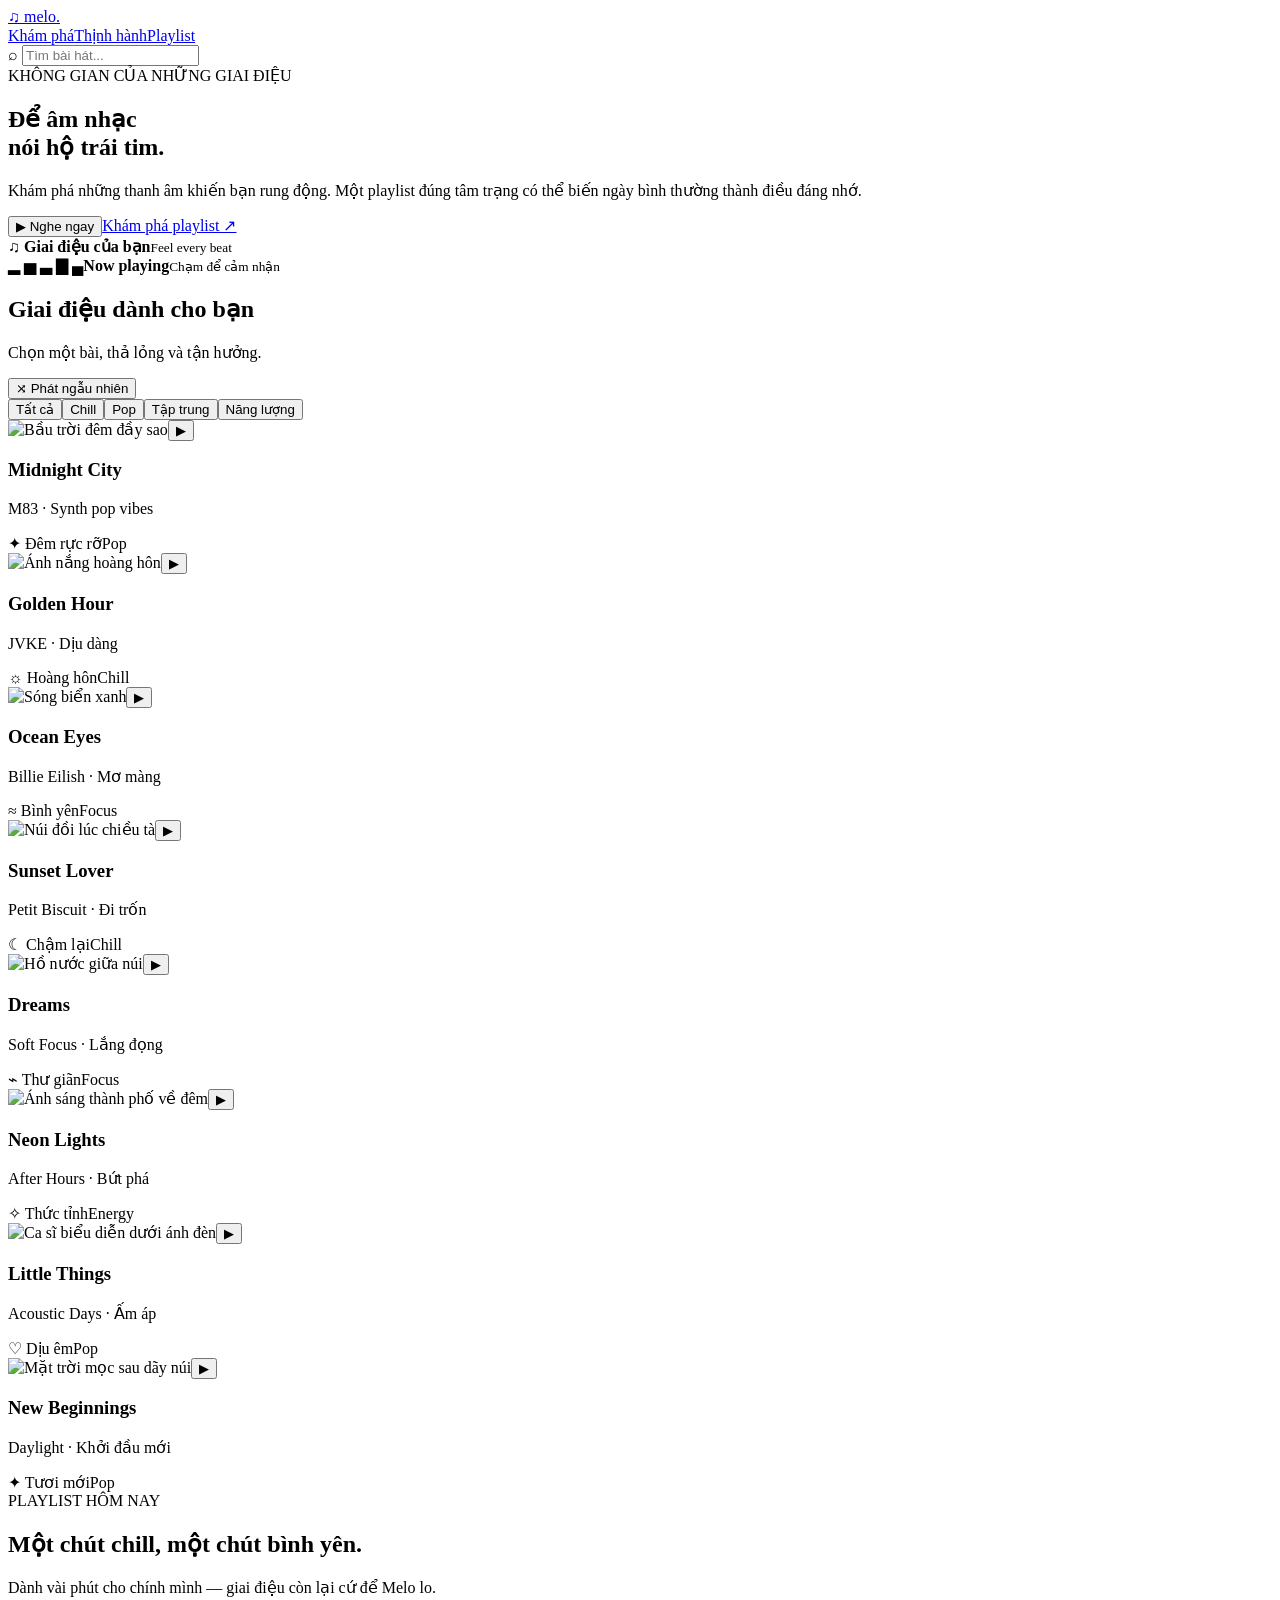
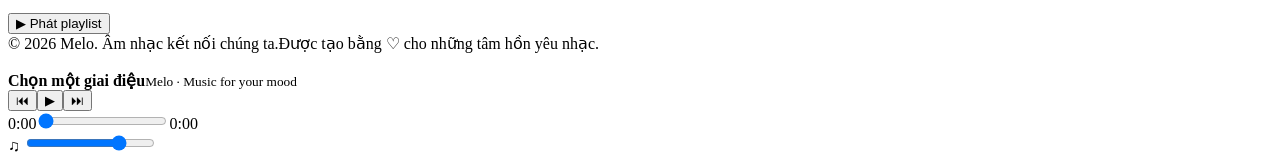
==== index.html @ 9ec6c652 "Add Melo music discovery website" ====
<!doctype html>
<html lang="vi">
<head>
<meta charset="utf-8">
<meta name="viewport" content="width=device-width,initial-scale=1">
<meta name="theme-color" content="#100d1c">
<meta name="description" content="Melo — khám phá những giai điệu dành cho cảm xúc của bạn.">
<title>Melo — Chạm vào cảm xúc</title>
<link rel="stylesheet" href="style.css">
</head>
<body>
<div class="shell">
<header class="topbar"><a class="brand" href="#home"><span class="brand-icon">♫</span> melo<span class="pink">.</span></a><nav><a href="#home">Khám phá</a><a href="#music">Thịnh hành</a><a href="#playlist">Playlist</a></nav><label class="search">⌕ <input id="search" placeholder="Tìm bài hát..." aria-label="Tìm bài hát"></label></header>
<main>
<section class="hero" id="home"><div class="hero-copy"><span class="eyebrow">KHÔNG GIAN CỦA NHỮNG GIAI ĐIỆU</span><h1>Để âm nhạc<br>nói hộ <span class="gradient">trái tim.</span></h1><p>Khám phá những thanh âm khiến bạn rung động. Một playlist đúng tâm trạng có thể biến ngày bình thường thành điều đáng nhớ.</p><div class="actions"><button class="primary" id="heroPlay">▶ Nghe ngay</button><a class="secondary" href="#music">Khám phá playlist ↗</a></div></div><div class="art"><div class="orb"></div><div class="vinyl"></div><div class="float float-a">♫ <span><b>Giai điệu của bạn</b><small>Feel every beat</small></span></div><div class="float float-b"><span class="bars">▂ ▅ ▃ ▇ ▄</span><span><b>Now playing</b><small>Chạm để cảm nhận</small></span></div></div></section>
<section id="music"><div class="section-title"><div><h2>Giai điệu dành cho bạn</h2><p>Chọn một bài, thả lỏng và tận hưởng.</p></div><button class="text-button" id="shuffle">⤨ Phát ngẫu nhiên</button></div><div class="filters" id="filters"><button class="chip active" data-filter="all">Tất cả</button><button class="chip" data-filter="chill">Chill</button><button class="chip" data-filter="pop">Pop</button><button class="chip" data-filter="focus">Tập trung</button><button class="chip" data-filter="energy">Năng lượng</button></div>
<div class="grid" id="grid">
<article class="track" data-title="Midnight City" data-artist="M83" data-genre="energy" data-audio="https://www.soundhelix.com/examples/mp3/SoundHelix-Song-1.mp3"><div class="cover"><img src="https://images.unsplash.com/photo-1519608487953-e999c86e7455?auto=format&fit=crop&w=600&q=80" alt="Bầu trời đêm đầy sao" loading="lazy"><button class="play" aria-label="Phát Midnight City">▶</button></div><h3>Midnight City</h3><p>M83 · Synth pop vibes</p><div class="meta"><span>✦ Đêm rực rỡ</span><span class="tag">Pop</span></div></article>
<article class="track" data-title="Golden Hour" data-artist="JVKE" data-genre="chill" data-audio="https://www.soundhelix.com/examples/mp3/SoundHelix-Song-2.mp3"><div class="cover"><img src="https://images.unsplash.com/photo-1470252649378-9c29740c9fa8?auto=format&fit=crop&w=600&q=80" alt="Ánh nắng hoàng hôn" loading="lazy"><button class="play" aria-label="Phát Golden Hour">▶</button></div><h3>Golden Hour</h3><p>JVKE · Dịu dàng</p><div class="meta"><span>☼ Hoàng hôn</span><span class="tag">Chill</span></div></article>
<article class="track" data-title="Ocean Eyes" data-artist="Billie Eilish" data-genre="focus" data-audio="https://www.soundhelix.com/examples/mp3/SoundHelix-Song-3.mp3"><div class="cover"><img src="https://images.unsplash.com/photo-1518837695005-2083093ee35b?auto=format&fit=crop&w=600&q=80" alt="Sóng biển xanh" loading="lazy"><button class="play" aria-label="Phát Ocean Eyes">▶</button></div><h3>Ocean Eyes</h3><p>Billie Eilish · Mơ màng</p><div class="meta"><span>≈ Bình yên</span><span class="tag">Focus</span></div></article>
<article class="track" data-title="Sunset Lover" data-artist="Petit Biscuit" data-genre="chill" data-audio="https://www.soundhelix.com/examples/mp3/SoundHelix-Song-4.mp3"><div class="cover"><img src="https://images.unsplash.com/photo-1500530855697-b586d89ba3ee?auto=format&fit=crop&w=600&q=80" alt="Núi đồi lúc chiều tà" loading="lazy"><button class="play" aria-label="Phát Sunset Lover">▶</button></div><h3>Sunset Lover</h3><p>Petit Biscuit · Đi trốn</p><div class="meta"><span>☾ Chậm lại</span><span class="tag">Chill</span></div></article>
<article class="track" data-title="Dreams" data-artist="Soft Focus" data-genre="focus" data-audio="https://www.soundhelix.com/examples/mp3/SoundHelix-Song-5.mp3"><div class="cover"><img src="https://images.unsplash.com/photo-1470770841072-f978cf4d019e?auto=format&fit=crop&w=600&q=80" alt="Hồ nước giữa núi" loading="lazy"><button class="play" aria-label="Phát Dreams">▶</button></div><h3>Dreams</h3><p>Soft Focus · Lắng đọng</p><div class="meta"><span>⌁ Thư giãn</span><span class="tag">Focus</span></div></article>
<article class="track" data-title="Neon Lights" data-artist="After Hours" data-genre="energy" data-audio="https://www.soundhelix.com/examples/mp3/SoundHelix-Song-6.mp3"><div class="cover"><img src="https://images.unsplash.com/photo-1519608487953-e999c86e7455?auto=format&fit=crop&w=600&q=80" alt="Ánh sáng thành phố về đêm" loading="lazy"><button class="play" aria-label="Phát Neon Lights">▶</button></div><h3>Neon Lights</h3><p>After Hours · Bứt phá</p><div class="meta"><span>✧ Thức tỉnh</span><span class="tag">Energy</span></div></article>
<article class="track" data-title="Little Things" data-artist="Acoustic Days" data-genre="pop" data-audio="https://www.soundhelix.com/examples/mp3/SoundHelix-Song-7.mp3"><div class="cover"><img src="https://images.unsplash.com/photo-1516280440614-37939bbacd81?auto=format&fit=crop&w=600&q=80" alt="Ca sĩ biểu diễn dưới ánh đèn" loading="lazy"><button class="play" aria-label="Phát Little Things">▶</button></div><h3>Little Things</h3><p>Acoustic Days · Ấm áp</p><div class="meta"><span>♡ Dịu êm</span><span class="tag">Pop</span></div></article>
<article class="track" data-title="New Beginnings" data-artist="Daylight" data-genre="pop" data-audio="https://www.soundhelix.com/examples/mp3/SoundHelix-Song-8.mp3"><div class="cover"><img src="https://images.unsplash.com/photo-1490730141103-6cac27aaab94?auto=format&fit=crop&w=600&q=80" alt="Mặt trời mọc sau dãy núi" loading="lazy"><button class="play" aria-label="Phát New Beginnings">▶</button></div><h3>New Beginnings</h3><p>Daylight · Khởi đầu mới</p><div class="meta"><span>✦ Tươi mới</span><span class="tag">Pop</span></div></article>
</div><p class="empty" id="empty" hidden>Chưa tìm thấy giai điệu phù hợp. Thử từ khóa khác nhé!</p></section>
<section id="playlist"><div class="banner"><div><span class="eyebrow">PLAYLIST HÔM NAY</span><h2>Một chút chill, một chút bình yên.</h2><p>Dành vài phút cho chính mình — giai điệu còn lại cứ để Melo lo.</p></div><button class="primary" id="playlistPlay">▶ Phát playlist</button></div></section>
</main><footer><span>© 2026 Melo. Âm nhạc kết nối chúng ta.</span><span>Được tạo bằng ♡ cho những tâm hồn yêu nhạc.</span></footer>
</div>
<div class="player"><div class="player-inner"><div class="now"><img id="nowCover" src="https://images.unsplash.com/photo-1519608487953-e999c86e7455?auto=format&fit=crop&w=120&q=70" alt=""><div><b id="nowTitle">Chọn một giai điệu</b><small id="nowArtist">Melo · Music for your mood</small></div></div><div class="controls"><div class="buttons"><button id="prev" aria-label="Bài trước">⏮</button><button id="toggle" class="main-play" aria-label="Phát nhạc">▶</button><button id="next" aria-label="Bài tiếp">⏭</button></div><div class="timeline"><span id="elapsed">0:00</span><input id="seek" type="range" min="0" max="100" value="0" aria-label="Vị trí phát"><span id="length">0:00</span></div></div><label class="volume">♫ <input id="volume" type="range" min="0" max="1" step=".05" value=".75" aria-label="Âm lượng"></label></div></div>
<audio id="audio" preload="none"></audio><div id="toast" class="toast" role="status"></div><script src="app.js"></script>
</body></html>
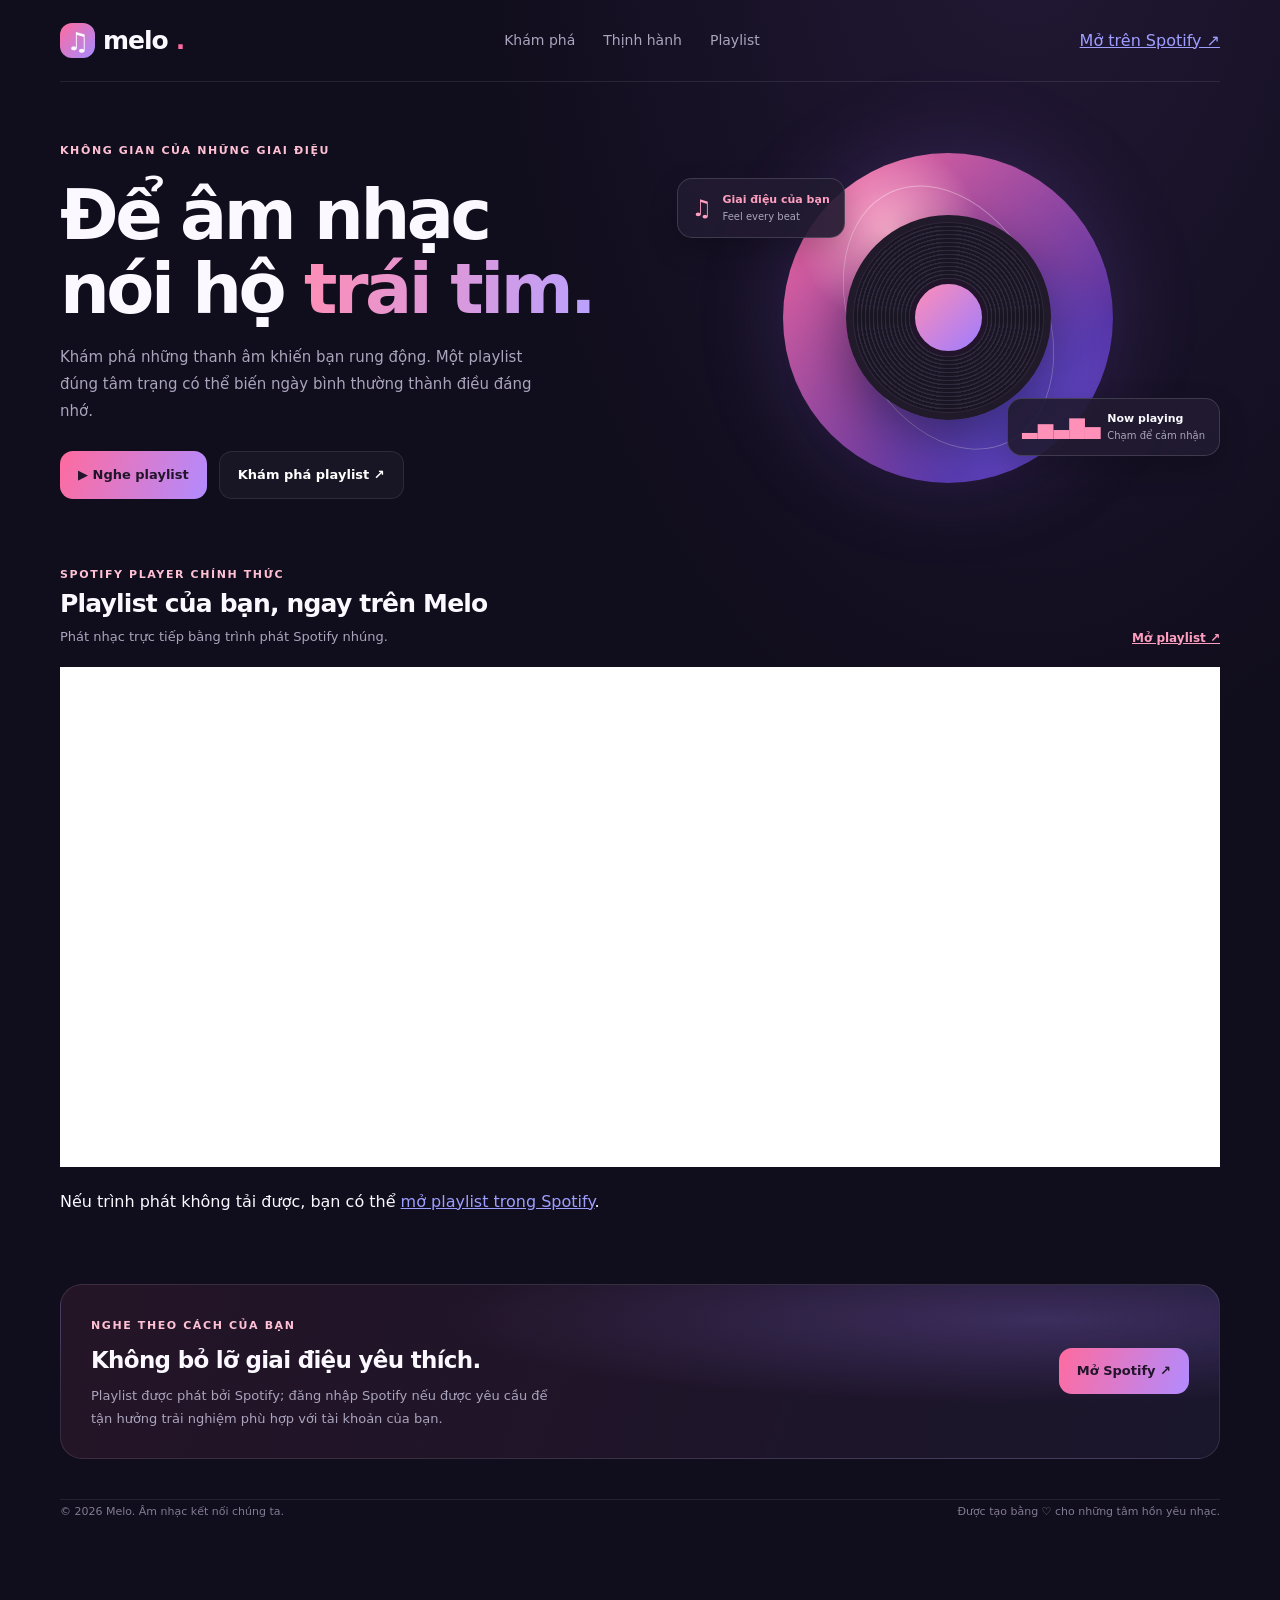
==== commit 9e412568: "Embed official Spotify playlist player" ====
--- a/index.html
+++ b/index.html
@@ -10,23 +10,18 @@
 </head>
 <body>
 <div class="shell">
-<header class="topbar"><a class="brand" href="#home"><span class="brand-icon">♫</span> melo<span class="pink">.</span></a><nav><a href="#home">Khám phá</a><a href="#music">Thịnh hành</a><a href="#playlist">Playlist</a></nav><label class="search">⌕ <input id="search" placeholder="Tìm bài hát..." aria-label="Tìm bài hát"></label></header>
+<header class="topbar"><a class="brand" href="#home"><span class="brand-icon">♫</span> melo<span class="pink">.</span></a><nav><a href="#home">Khám phá</a><a href="#music">Thịnh hành</a><a href="#playlist">Playlist</a></nav><a class="spotify-top-link" href="https://open.spotify.com/playlist/37i9dQZEVXbLdGSmz6xilI" target="_blank" rel="noopener noreferrer">Mở trên Spotify ↗</a></header>
 <main>
-<section class="hero" id="home"><div class="hero-copy"><span class="eyebrow">KHÔNG GIAN CỦA NHỮNG GIAI ĐIỆU</span><h1>Để âm nhạc<br>nói hộ <span class="gradient">trái tim.</span></h1><p>Khám phá những thanh âm khiến bạn rung động. Một playlist đúng tâm trạng có thể biến ngày bình thường thành điều đáng nhớ.</p><div class="actions"><button class="primary" id="heroPlay">▶ Nghe ngay</button><a class="secondary" href="#music">Khám phá playlist ↗</a></div></div><div class="art"><div class="orb"></div><div class="vinyl"></div><div class="float float-a">♫ <span><b>Giai điệu của bạn</b><small>Feel every beat</small></span></div><div class="float float-b"><span class="bars">▂ ▅ ▃ ▇ ▄</span><span><b>Now playing</b><small>Chạm để cảm nhận</small></span></div></div></section>
-<section id="music"><div class="section-title"><div><h2>Giai điệu dành cho bạn</h2><p>Chọn một bài, thả lỏng và tận hưởng.</p></div><button class="text-button" id="shuffle">⤨ Phát ngẫu nhiên</button></div><div class="filters" id="filters"><button class="chip active" data-filter="all">Tất cả</button><button class="chip" data-filter="chill">Chill</button><button class="chip" data-filter="pop">Pop</button><button class="chip" data-filter="focus">Tập trung</button><button class="chip" data-filter="energy">Năng lượng</button></div>
-<div class="grid" id="grid">
-<article class="track" data-title="Midnight City" data-artist="M83" data-genre="energy" data-audio="https://www.soundhelix.com/examples/mp3/SoundHelix-Song-1.mp3"><div class="cover"><img src="https://images.unsplash.com/photo-1519608487953-e999c86e7455?auto=format&fit=crop&w=600&q=80" alt="Bầu trời đêm đầy sao" loading="lazy"><button class="play" aria-label="Phát Midnight City">▶</button></div><h3>Midnight City</h3><p>M83 · Synth pop vibes</p><div class="meta"><span>✦ Đêm rực rỡ</span><span class="tag">Pop</span></div></article>
-<article class="track" data-title="Golden Hour" data-artist="JVKE" data-genre="chill" data-audio="https://www.soundhelix.com/examples/mp3/SoundHelix-Song-2.mp3"><div class="cover"><img src="https://images.unsplash.com/photo-1470252649378-9c29740c9fa8?auto=format&fit=crop&w=600&q=80" alt="Ánh nắng hoàng hôn" loading="lazy"><button class="play" aria-label="Phát Golden Hour">▶</button></div><h3>Golden Hour</h3><p>JVKE · Dịu dàng</p><div class="meta"><span>☼ Hoàng hôn</span><span class="tag">Chill</span></div></article>
-<article class="track" data-title="Ocean Eyes" data-artist="Billie Eilish" data-genre="focus" data-audio="https://www.soundhelix.com/examples/mp3/SoundHelix-Song-3.mp3"><div class="cover"><img src="https://images.unsplash.com/photo-1518837695005-2083093ee35b?auto=format&fit=crop&w=600&q=80" alt="Sóng biển xanh" loading="lazy"><button class="play" aria-label="Phát Ocean Eyes">▶</button></div><h3>Ocean Eyes</h3><p>Billie Eilish · Mơ màng</p><div class="meta"><span>≈ Bình yên</span><span class="tag">Focus</span></div></article>
-<article class="track" data-title="Sunset Lover" data-artist="Petit Biscuit" data-genre="chill" data-audio="https://www.soundhelix.com/examples/mp3/SoundHelix-Song-4.mp3"><div class="cover"><img src="https://images.unsplash.com/photo-1500530855697-b586d89ba3ee?auto=format&fit=crop&w=600&q=80" alt="Núi đồi lúc chiều tà" loading="lazy"><button class="play" aria-label="Phát Sunset Lover">▶</button></div><h3>Sunset Lover</h3><p>Petit Biscuit · Đi trốn</p><div class="meta"><span>☾ Chậm lại</span><span class="tag">Chill</span></div></article>
-<article class="track" data-title="Dreams" data-artist="Soft Focus" data-genre="focus" data-audio="https://www.soundhelix.com/examples/mp3/SoundHelix-Song-5.mp3"><div class="cover"><img src="https://images.unsplash.com/photo-1470770841072-f978cf4d019e?auto=format&fit=crop&w=600&q=80" alt="Hồ nước giữa núi" loading="lazy"><button class="play" aria-label="Phát Dreams">▶</button></div><h3>Dreams</h3><p>Soft Focus · Lắng đọng</p><div class="meta"><span>⌁ Thư giãn</span><span class="tag">Focus</span></div></article>
-<article class="track" data-title="Neon Lights" data-artist="After Hours" data-genre="energy" data-audio="https://www.soundhelix.com/examples/mp3/SoundHelix-Song-6.mp3"><div class="cover"><img src="https://images.unsplash.com/photo-1519608487953-e999c86e7455?auto=format&fit=crop&w=600&q=80" alt="Ánh sáng thành phố về đêm" loading="lazy"><button class="play" aria-label="Phát Neon Lights">▶</button></div><h3>Neon Lights</h3><p>After Hours · Bứt phá</p><div class="meta"><span>✧ Thức tỉnh</span><span class="tag">Energy</span></div></article>
-<article class="track" data-title="Little Things" data-artist="Acoustic Days" data-genre="pop" data-audio="https://www.soundhelix.com/examples/mp3/SoundHelix-Song-7.mp3"><div class="cover"><img src="https://images.unsplash.com/photo-1516280440614-37939bbacd81?auto=format&fit=crop&w=600&q=80" alt="Ca sĩ biểu diễn dưới ánh đèn" loading="lazy"><button class="play" aria-label="Phát Little Things">▶</button></div><h3>Little Things</h3><p>Acoustic Days · Ấm áp</p><div class="meta"><span>♡ Dịu êm</span><span class="tag">Pop</span></div></article>
-<article class="track" data-title="New Beginnings" data-artist="Daylight" data-genre="pop" data-audio="https://www.soundhelix.com/examples/mp3/SoundHelix-Song-8.mp3"><div class="cover"><img src="https://images.unsplash.com/photo-1490730141103-6cac27aaab94?auto=format&fit=crop&w=600&q=80" alt="Mặt trời mọc sau dãy núi" loading="lazy"><button class="play" aria-label="Phát New Beginnings">▶</button></div><h3>New Beginnings</h3><p>Daylight · Khởi đầu mới</p><div class="meta"><span>✦ Tươi mới</span><span class="tag">Pop</span></div></article>
-</div><p class="empty" id="empty" hidden>Chưa tìm thấy giai điệu phù hợp. Thử từ khóa khác nhé!</p></section>
-<section id="playlist"><div class="banner"><div><span class="eyebrow">PLAYLIST HÔM NAY</span><h2>Một chút chill, một chút bình yên.</h2><p>Dành vài phút cho chính mình — giai điệu còn lại cứ để Melo lo.</p></div><button class="primary" id="playlistPlay">▶ Phát playlist</button></div></section>
+<section class="hero" id="home"><div class="hero-copy"><span class="eyebrow">KHÔNG GIAN CỦA NHỮNG GIAI ĐIỆU</span><h1>Để âm nhạc<br>nói hộ <span class="gradient">trái tim.</span></h1><p>Khám phá những thanh âm khiến bạn rung động. Một playlist đúng tâm trạng có thể biến ngày bình thường thành điều đáng nhớ.</p><div class="actions"><a class="primary" href="#music">▶ Nghe playlist</a><a class="secondary" href="#music">Khám phá playlist ↗</a></div></div><div class="art"><div class="orb"></div><div class="vinyl"></div><div class="float float-a">♫ <span><b>Giai điệu của bạn</b><small>Feel every beat</small></span></div><div class="float float-b"><span class="bars">▂ ▅ ▃ ▇ ▄</span><span><b>Now playing</b><small>Chạm để cảm nhận</small></span></div></div></section>
+<section id="music" class="spotify-section">
+  <div class="section-title"><div><span class="eyebrow">SPOTIFY PLAYER CHÍNH THỨC</span><h2>Playlist của bạn, ngay trên Melo</h2><p>Phát nhạc trực tiếp bằng trình phát Spotify nhúng.</p></div><a class="text-button spotify-open" href="https://open.spotify.com/playlist/37i9dQZEVXbLdGSmz6xilI" target="_blank" rel="noopener noreferrer">Mở playlist ↗</a></div>
+  <div class="spotify-frame-wrap">
+    <iframe id="spotify-player" title="Spotify playlist player" src="https://open.spotify.com/embed/playlist/37i9dQZEVXbLdGSmz6xilI?utm_source=generator&theme=0" width="100%" height="500" frameborder="0" allowfullscreen allow="autoplay; clipboard-write; encrypted-media; fullscreen; picture-in-picture" loading="lazy"></iframe>
+  </div>
+  <p class="spotify-note">Nếu trình phát không tải được, bạn có thể <a href="https://open.spotify.com/playlist/37i9dQZEVXbLdGSmz6xilI" target="_blank" rel="noopener noreferrer">mở playlist trong Spotify</a>.</p>
+</section>
+<section id="playlist"><div class="banner"><div><span class="eyebrow">NGHE THEO CÁCH CỦA BẠN</span><h2>Không bỏ lỡ giai điệu yêu thích.</h2><p>Playlist được phát bởi Spotify; đăng nhập Spotify nếu được yêu cầu để tận hưởng trải nghiệm phù hợp với tài khoản của bạn.</p></div><a class="primary" href="https://open.spotify.com/playlist/37i9dQZEVXbLdGSmz6xilI" target="_blank" rel="noopener noreferrer">Mở Spotify ↗</a></div></section>
 </main><footer><span>© 2026 Melo. Âm nhạc kết nối chúng ta.</span><span>Được tạo bằng ♡ cho những tâm hồn yêu nhạc.</span></footer>
 </div>
-<div class="player"><div class="player-inner"><div class="now"><img id="nowCover" src="https://images.unsplash.com/photo-1519608487953-e999c86e7455?auto=format&fit=crop&w=120&q=70" alt=""><div><b id="nowTitle">Chọn một giai điệu</b><small id="nowArtist">Melo · Music for your mood</small></div></div><div class="controls"><div class="buttons"><button id="prev" aria-label="Bài trước">⏮</button><button id="toggle" class="main-play" aria-label="Phát nhạc">▶</button><button id="next" aria-label="Bài tiếp">⏭</button></div><div class="timeline"><span id="elapsed">0:00</span><input id="seek" type="range" min="0" max="100" value="0" aria-label="Vị trí phát"><span id="length">0:00</span></div></div><label class="volume">♫ <input id="volume" type="range" min="0" max="1" step=".05" value=".75" aria-label="Âm lượng"></label></div></div>
-<audio id="audio" preload="none"></audio><div id="toast" class="toast" role="status"></div><script src="app.js"></script>
+<div id="toast" class="toast" role="status"></div><script src="app.js"></script>
 </body></html>
--- a/style.css
+++ b/style.css
@@ -0,0 +1,3 @@
+:root{color-scheme:dark;--bg:#100d1c;--panel:#1b1729;--text:#fbf9ff;--muted:#aaa4bd;--pink:#ff6b9e;--violet:#a58bff;--line:#ffffff17}
+*{box-sizing:border-box}html{scroll-behavior:smooth}body{margin:0;background:radial-gradient(ellipse at 80% -10%,#49306a55,transparent 38%),var(--bg);color:var(--text);font-family:Inter,system-ui,-apple-system,"Segoe UI",sans-serif;line-height:1.5}button,input{font:inherit}button{cursor:pointer}.shell{width:min(1160px,calc(100% - 40px));margin:auto}.topbar{height:82px;display:flex;align-items:center;justify-content:space-between;gap:24px;border-bottom:1px solid var(--line)}.brand{display:flex;align-items:center;gap:8px;font-size:25px;font-weight:850;letter-spacing:-1px;text-decoration:none;color:var(--text)}.brand-icon{width:35px;height:35px;border-radius:12px;display:grid;place-items:center;background:linear-gradient(135deg,var(--pink),var(--violet))}.pink{color:var(--pink)}nav{display:flex;gap:28px}nav a{color:var(--muted);text-decoration:none;font-size:14px}nav a:hover{color:white}.search{display:flex;align-items:center;gap:8px;background:#ffffff0b;border:1px solid var(--line);padding:9px 13px;border-radius:13px;color:#d6c9ee}.search input{width:155px;min-width:0;color:white;background:none;border:0;outline:0}.search input::placeholder{color:#928ca6}.hero{display:grid;grid-template-columns:1.03fr .97fr;gap:40px;align-items:center;padding:55px 0 42px}.eyebrow{color:#ffc0d4;font-size:11px;letter-spacing:1.6px;font-weight:800}.hero h1{font-size:clamp(43px,5.5vw,70px);letter-spacing:-3.5px;line-height:1.05;margin:18px 0}.gradient{background:linear-gradient(100deg,#ff8eb5,#b9a2ff);color:transparent;background-clip:text}.hero p,.banner p{max-width:480px;color:var(--muted);font-size:15px;line-height:1.8}.actions{display:flex;gap:12px;flex-wrap:wrap;margin-top:26px}.primary,.secondary{display:inline-flex;align-items:center;justify-content:center;gap:8px;padding:13px 18px;border-radius:13px;font-size:13px;font-weight:750;text-decoration:none;transition:transform .2s}.primary{border:0;background:linear-gradient(110deg,var(--pink),#b28bff);color:#21142b}.secondary{background:#ffffff09;border:1px solid var(--line);color:white}.primary:hover,.secondary:hover{transform:translateY(-2px)}.art{min-height:330px;position:relative;display:grid;place-items:center}.orb{position:absolute;width:min(330px,85%);aspect-ratio:1;border-radius:50%;background:radial-gradient(circle at 32% 24%,#ffb0ce,transparent 27%),radial-gradient(circle at 65% 72%,#6551d8,transparent 45%),linear-gradient(135deg,#ff6b9e,#5634a4 75%);box-shadow:0 0 90px #a06cff30}.orb:before,.orb:after{content:"";position:absolute;border:1px solid #ffffff60;border-radius:50%;inset:8%;transform:rotate(-25deg) scaleX(.7)}.orb:after{inset:19%;transform:rotate(35deg) scaleX(.7)}.vinyl{z-index:1;width:min(205px,54%);aspect-ratio:1;border-radius:50%;background:repeating-radial-gradient(circle,#191522 0 2px,#30283d 3px 4px);border:7px solid #211a2b;box-shadow:0 24px 55px #0a061b80;display:grid;place-items:center;animation:spin 18s linear infinite}.vinyl:before{content:"";width:35%;aspect-ratio:1;border-radius:50%;background:linear-gradient(135deg,#ff8db8,#9d7cff);border:5px solid #21142b}.float{position:absolute;z-index:2;display:flex;align-items:center;gap:10px;padding:12px 14px;border-radius:15px;background:#211b31e8;border:1px solid #ffffff24;box-shadow:0 12px 30px #0003;font-size:23px}.float span b,.float small{display:block}.float b{font-size:11px}.float small{font-size:10px;color:var(--muted)}.float-a{top:25px;left:0;color:#ff9fc0}.float-b{right:0;bottom:27px}.bars{font-size:20px;color:#ff91b8;letter-spacing:-3px}@keyframes spin{to{transform:rotate(360deg)}}section#music{padding:20px 0 42px}.section-title{display:flex;align-items:end;justify-content:space-between;gap:16px;margin-bottom:20px}.section-title h2{margin:0;font-size:25px;letter-spacing:-.8px}.section-title p{margin:5px 0 0;color:var(--muted);font-size:13px}.text-button{background:none;border:0;color:#ff9fc0;font-size:12px;font-weight:700}.filters{display:flex;gap:9px;flex-wrap:wrap;margin-bottom:20px}.chip{padding:8px 15px;border-radius:999px;border:1px solid var(--line);color:var(--muted);background:#ffffff06;font-size:12px}.chip.active,.chip:hover{color:white;background:#ff6b9e20;border-color:#ff6b9e75}.grid{display:grid;grid-template-columns:repeat(4,minmax(0,1fr));gap:17px}.track{min-width:0;background:#ffffff05;border:1px solid var(--line);border-radius:17px;padding:11px;transition:transform .2s,border-color .2s}.track:hover{transform:translateY(-4px);border-color:#ffffff35}.track[hidden]{display:none}.cover{position:relative;aspect-ratio:1.1;border-radius:11px;overflow:hidden;background:#2a1e3b}.cover img{width:100%;height:100%;object-fit:cover;display:block;transition:transform .5s}.track:hover .cover img{transform:scale(1.05)}.cover:after{content:"";position:absolute;inset:35% 0 0;background:linear-gradient(transparent,#120d22a8)}.play{position:absolute;z-index:1;right:9px;bottom:9px;width:39px;height:39px;border:0;border-radius:50%;background:linear-gradient(135deg,#ff8cb5,#b19aff);color:#21142b;box-shadow:0 6px 20px #0005}.track h3{font-size:14px;margin:12px 2px 3px;white-space:nowrap;overflow:hidden;text-overflow:ellipsis}.track>p{font-size:12px;color:var(--muted);margin:0 2px}.meta{display:flex;align-items:center;justify-content:space-between;margin:12px 2px 2px;font-size:10px;color:#aaa2ba}.tag{border-radius:6px;background:#ffffff0d;padding:4px 7px}.empty{padding:25px;text-align:center;color:var(--muted)}.banner{margin:12px 0 40px;border:1px solid #ffffff1b;border-radius:22px;padding:27px 30px;display:flex;justify-content:space-between;align-items:center;gap:20px;background:radial-gradient(ellipse at 85% 20%,#a37aff3d,transparent 43%),linear-gradient(110deg,#ff6b9e16,#a58bff12)}.banner h2{font-size:23px;letter-spacing:-.7px;margin:7px 0}.banner p{font-size:13px;margin:0}footer{padding:4px 0 112px;color:#827b94;font-size:11px;display:flex;justify-content:space-between;gap:15px;border-top:1px solid var(--line)}.player{position:fixed;z-index:10;bottom:0;left:0;right:0;background:#171323f4;border-top:1px solid #ffffff20;backdrop-filter:blur(20px);padding:11px 20px calc(11px + env(safe-area-inset-bottom))}.player-inner{width:min(1160px,100%);margin:auto;display:grid;grid-template-columns:1fr 1.2fr 1fr;align-items:center;gap:20px}.now{display:flex;align-items:center;gap:10px;min-width:0}.now img{width:43px;height:43px;object-fit:cover;border-radius:9px}.now b,.now small{display:block;white-space:nowrap;overflow:hidden;text-overflow:ellipsis}.now b{font-size:12px}.now small{font-size:10px;color:var(--muted);margin-top:3px}.controls{min-width:0}.buttons{display:flex;align-items:center;justify-content:center;gap:20px}.buttons button{background:none;border:0;color:#d0c8df;font-size:16px}.buttons .main-play{background:linear-gradient(135deg,#ff8cb5,#b19aff);color:#21142b;width:36px;height:36px;border-radius:50%}.timeline{display:flex;align-items:center;gap:8px;color:var(--muted);font-size:10px}.timeline input{width:100%;accent-color:var(--pink);height:4px;cursor:pointer}.volume{justify-self:end;display:flex;align-items:center;gap:9px;color:var(--muted)}.volume input{width:75px;accent-color:var(--pink)}.toast{position:fixed;z-index:20;left:50%;bottom:100px;transform:translate(-50%,10px);padding:10px 15px;border-radius:12px;background:#2b233b;border:1px solid #ffffff24;font-size:12px;opacity:0;pointer-events:none;transition:.2s}.toast.show{opacity:1;transform:translate(-50%,0)}
+@media(max-width:850px){nav{gap:14px}.search input{width:100px}.grid{grid-template-columns:repeat(2,minmax(0,1fr))}.player-inner{grid-template-columns:1fr 1fr}.volume{display:none}.timeline{grid-column:1/-1}.player{padding-bottom:10px}}@media(max-width:580px){.shell{width:calc(100% - 28px)}.topbar{height:68px}nav{display:none}.search input{width:110px}.hero{grid-template-columns:1fr;gap:5px;padding:28px 0}.art{min-height:265px;grid-row:1}.orb{width:240px}.vinyl{width:150px}.float-a{top:15px}.float-b{bottom:15px}.hero h1{font-size:47px;letter-spacing:-2.5px}.hero p{font-size:14px}.section-title h2{font-size:21px}.grid{gap:10px}.track{padding:8px;border-radius:14px}.cover{aspect-ratio:1}.track h3{font-size:12px;margin-top:10px}.track>p{font-size:11px}.meta{font-size:9px}.banner{padding:21px;margin-bottom:32px;align-items:flex-start;flex-direction:column}.banner h2{font-size:20px}.player{padding-left:14px;padding-right:14px}.player-inner{gap:12px}.buttons{gap:13px}.now img{width:37px;height:37px}footer{padding-bottom:110px;flex-direction:column}}@media(prefers-reduced-motion:reduce){*,*:before,*:after{animation-duration:.01ms!important;scroll-behavior:auto!important;transition-duration:.01ms!important}}
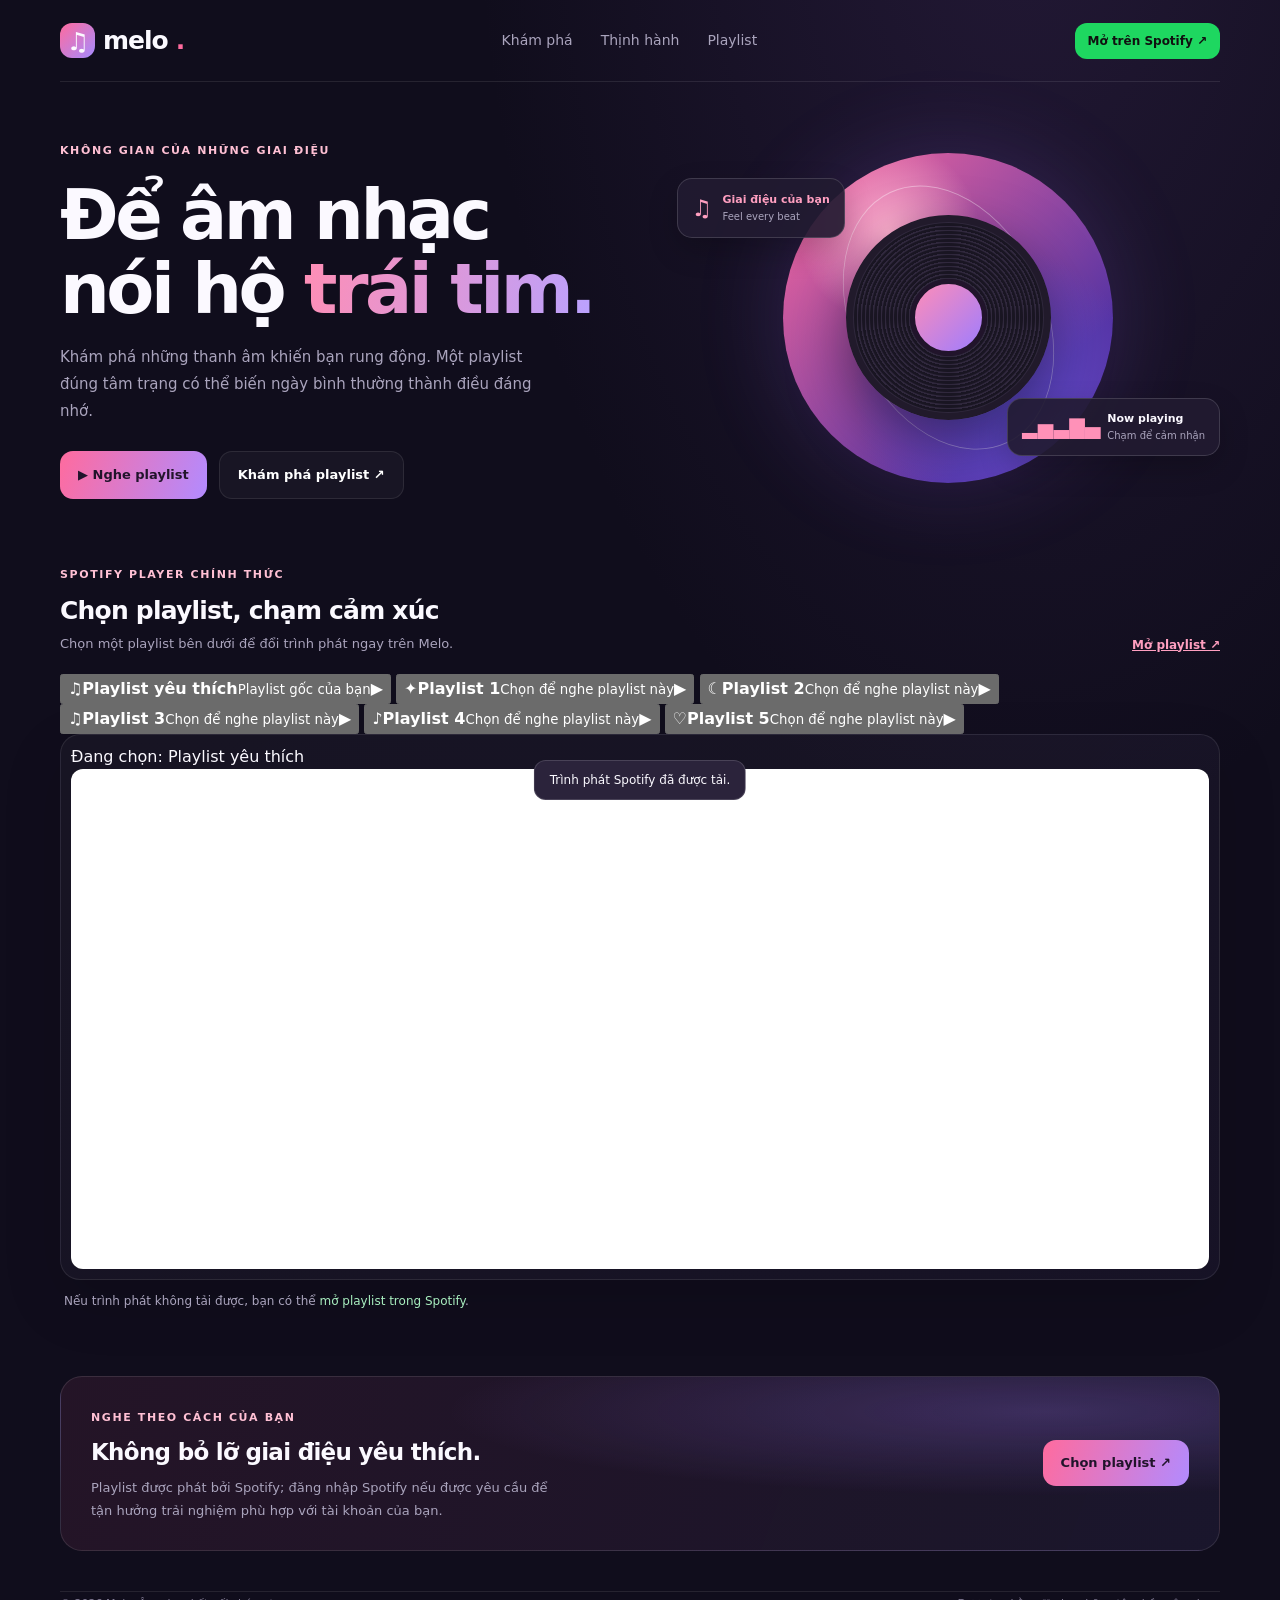
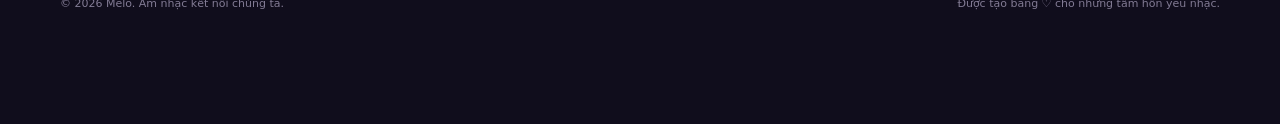
==== commit 452b6f22: "Add selectable Spotify playlist cards" ====
--- a/index.html
+++ b/index.html
@@ -14,13 +14,22 @@
 <main>
 <section class="hero" id="home"><div class="hero-copy"><span class="eyebrow">KHÔNG GIAN CỦA NHỮNG GIAI ĐIỆU</span><h1>Để âm nhạc<br>nói hộ <span class="gradient">trái tim.</span></h1><p>Khám phá những thanh âm khiến bạn rung động. Một playlist đúng tâm trạng có thể biến ngày bình thường thành điều đáng nhớ.</p><div class="actions"><a class="primary" href="#music">▶ Nghe playlist</a><a class="secondary" href="#music">Khám phá playlist ↗</a></div></div><div class="art"><div class="orb"></div><div class="vinyl"></div><div class="float float-a">♫ <span><b>Giai điệu của bạn</b><small>Feel every beat</small></span></div><div class="float float-b"><span class="bars">▂ ▅ ▃ ▇ ▄</span><span><b>Now playing</b><small>Chạm để cảm nhận</small></span></div></div></section>
 <section id="music" class="spotify-section">
-  <div class="section-title"><div><span class="eyebrow">SPOTIFY PLAYER CHÍNH THỨC</span><h2>Playlist của bạn, ngay trên Melo</h2><p>Phát nhạc trực tiếp bằng trình phát Spotify nhúng.</p></div><a class="text-button spotify-open" href="https://open.spotify.com/playlist/37i9dQZEVXbLdGSmz6xilI" target="_blank" rel="noopener noreferrer">Mở playlist ↗</a></div>
+  <div class="section-title"><div><span class="eyebrow">SPOTIFY PLAYER CHÍNH THỨC</span><h2>Chọn playlist, chạm cảm xúc</h2><p>Chọn một playlist bên dưới để đổi trình phát ngay trên Melo.</p></div><a class="text-button spotify-open" id="spotify-open" href="https://open.spotify.com/playlist/37i9dQZEVXbLdGSmz6xilI" target="_blank" rel="noopener noreferrer">Mở playlist ↗</a></div>
+  <div class="playlist-picker" role="list" aria-label="Chọn playlist">
+    <button class="playlist-card active" type="button" role="listitem" data-playlist-id="37i9dQZEVXbLdGSmz6xilI" data-title="Playlist yêu thích" aria-pressed="true"><span class="playlist-art art-pink">♫</span><span class="playlist-card-copy"><strong>Playlist yêu thích</strong><small>Playlist gốc của bạn</small></span><span class="card-arrow">▶</span></button>
+    <button class="playlist-card" type="button" role="listitem" data-playlist-id="37i9dQZF1E39GVGAZZqPOR" data-title="Playlist 1" aria-pressed="false"><span class="playlist-art art-violet">✦</span><span class="playlist-card-copy"><strong>Playlist 1</strong><small>Chọn để nghe playlist này</small></span><span class="card-arrow">▶</span></button>
+    <button class="playlist-card" type="button" role="listitem" data-playlist-id="37i9dQZF1E39kxEcSfHiWV" data-title="Playlist 2" aria-pressed="false"><span class="playlist-art art-blue">☾</span><span class="playlist-card-copy"><strong>Playlist 2</strong><small>Chọn để nghe playlist này</small></span><span class="card-arrow">▶</span></button>
+    <button class="playlist-card" type="button" role="listitem" data-playlist-id="37i9dQZF1E39eXL2csFkAZ" data-title="Playlist 3" aria-pressed="false"><span class="playlist-art art-orange">♫</span><span class="playlist-card-copy"><strong>Playlist 3</strong><small>Chọn để nghe playlist này</small></span><span class="card-arrow">▶</span></button>
+    <button class="playlist-card" type="button" role="listitem" data-playlist-id="37i9dQZEVXcFRn5GozTnx2" data-title="Playlist 4" aria-pressed="false"><span class="playlist-art art-green">♪</span><span class="playlist-card-copy"><strong>Playlist 4</strong><small>Chọn để nghe playlist này</small></span><span class="card-arrow">▶</span></button>
+    <button class="playlist-card" type="button" role="listitem" data-playlist-id="37i9dQZF1E3700JpCBonrK" data-title="Playlist 5" aria-pressed="false"><span class="playlist-art art-rose">♡</span><span class="playlist-card-copy"><strong>Playlist 5</strong><small>Chọn để nghe playlist này</small></span><span class="card-arrow">▶</span></button>
+  </div>
   <div class="spotify-frame-wrap">
+    <div class="player-heading"><span class="playing-dot"></span><span id="current-playlist-title">Đang chọn: Playlist yêu thích</span></div>
     <iframe id="spotify-player" title="Spotify playlist player" src="https://open.spotify.com/embed/playlist/37i9dQZEVXbLdGSmz6xilI?utm_source=generator&theme=0" width="100%" height="500" frameborder="0" allowfullscreen allow="autoplay; clipboard-write; encrypted-media; fullscreen; picture-in-picture" loading="lazy"></iframe>
   </div>
-  <p class="spotify-note">Nếu trình phát không tải được, bạn có thể <a href="https://open.spotify.com/playlist/37i9dQZEVXbLdGSmz6xilI" target="_blank" rel="noopener noreferrer">mở playlist trong Spotify</a>.</p>
+  <p class="spotify-note">Nếu trình phát không tải được, bạn có thể <a id="spotify-fallback-link" href="https://open.spotify.com/playlist/37i9dQZEVXbLdGSmz6xilI" target="_blank" rel="noopener noreferrer">mở playlist trong Spotify</a>.</p>
 </section>
-<section id="playlist"><div class="banner"><div><span class="eyebrow">NGHE THEO CÁCH CỦA BẠN</span><h2>Không bỏ lỡ giai điệu yêu thích.</h2><p>Playlist được phát bởi Spotify; đăng nhập Spotify nếu được yêu cầu để tận hưởng trải nghiệm phù hợp với tài khoản của bạn.</p></div><a class="primary" href="https://open.spotify.com/playlist/37i9dQZEVXbLdGSmz6xilI" target="_blank" rel="noopener noreferrer">Mở Spotify ↗</a></div></section>
+<section id="playlist"><div class="banner"><div><span class="eyebrow">NGHE THEO CÁCH CỦA BẠN</span><h2>Không bỏ lỡ giai điệu yêu thích.</h2><p>Playlist được phát bởi Spotify; đăng nhập Spotify nếu được yêu cầu để tận hưởng trải nghiệm phù hợp với tài khoản của bạn.</p></div><a class="primary" href="#music">Chọn playlist ↗</a></div></section>
 </main><footer><span>© 2026 Melo. Âm nhạc kết nối chúng ta.</span><span>Được tạo bằng ♡ cho những tâm hồn yêu nhạc.</span></footer>
 </div>
 <div id="toast" class="toast" role="status"></div><script src="app.js"></script>
--- a/style.css
+++ b/style.css
@@ -1,3 +1,8 @@
 :root{color-scheme:dark;--bg:#100d1c;--panel:#1b1729;--text:#fbf9ff;--muted:#aaa4bd;--pink:#ff6b9e;--violet:#a58bff;--line:#ffffff17}
 *{box-sizing:border-box}html{scroll-behavior:smooth}body{margin:0;background:radial-gradient(ellipse at 80% -10%,#49306a55,transparent 38%),var(--bg);color:var(--text);font-family:Inter,system-ui,-apple-system,"Segoe UI",sans-serif;line-height:1.5}button,input{font:inherit}button{cursor:pointer}.shell{width:min(1160px,calc(100% - 40px));margin:auto}.topbar{height:82px;display:flex;align-items:center;justify-content:space-between;gap:24px;border-bottom:1px solid var(--line)}.brand{display:flex;align-items:center;gap:8px;font-size:25px;font-weight:850;letter-spacing:-1px;text-decoration:none;color:var(--text)}.brand-icon{width:35px;height:35px;border-radius:12px;display:grid;place-items:center;background:linear-gradient(135deg,var(--pink),var(--violet))}.pink{color:var(--pink)}nav{display:flex;gap:28px}nav a{color:var(--muted);text-decoration:none;font-size:14px}nav a:hover{color:white}.search{display:flex;align-items:center;gap:8px;background:#ffffff0b;border:1px solid var(--line);padding:9px 13px;border-radius:13px;color:#d6c9ee}.search input{width:155px;min-width:0;color:white;background:none;border:0;outline:0}.search input::placeholder{color:#928ca6}.hero{display:grid;grid-template-columns:1.03fr .97fr;gap:40px;align-items:center;padding:55px 0 42px}.eyebrow{color:#ffc0d4;font-size:11px;letter-spacing:1.6px;font-weight:800}.hero h1{font-size:clamp(43px,5.5vw,70px);letter-spacing:-3.5px;line-height:1.05;margin:18px 0}.gradient{background:linear-gradient(100deg,#ff8eb5,#b9a2ff);color:transparent;background-clip:text}.hero p,.banner p{max-width:480px;color:var(--muted);font-size:15px;line-height:1.8}.actions{display:flex;gap:12px;flex-wrap:wrap;margin-top:26px}.primary,.secondary{display:inline-flex;align-items:center;justify-content:center;gap:8px;padding:13px 18px;border-radius:13px;font-size:13px;font-weight:750;text-decoration:none;transition:transform .2s}.primary{border:0;background:linear-gradient(110deg,var(--pink),#b28bff);color:#21142b}.secondary{background:#ffffff09;border:1px solid var(--line);color:white}.primary:hover,.secondary:hover{transform:translateY(-2px)}.art{min-height:330px;position:relative;display:grid;place-items:center}.orb{position:absolute;width:min(330px,85%);aspect-ratio:1;border-radius:50%;background:radial-gradient(circle at 32% 24%,#ffb0ce,transparent 27%),radial-gradient(circle at 65% 72%,#6551d8,transparent 45%),linear-gradient(135deg,#ff6b9e,#5634a4 75%);box-shadow:0 0 90px #a06cff30}.orb:before,.orb:after{content:"";position:absolute;border:1px solid #ffffff60;border-radius:50%;inset:8%;transform:rotate(-25deg) scaleX(.7)}.orb:after{inset:19%;transform:rotate(35deg) scaleX(.7)}.vinyl{z-index:1;width:min(205px,54%);aspect-ratio:1;border-radius:50%;background:repeating-radial-gradient(circle,#191522 0 2px,#30283d 3px 4px);border:7px solid #211a2b;box-shadow:0 24px 55px #0a061b80;display:grid;place-items:center;animation:spin 18s linear infinite}.vinyl:before{content:"";width:35%;aspect-ratio:1;border-radius:50%;background:linear-gradient(135deg,#ff8db8,#9d7cff);border:5px solid #21142b}.float{position:absolute;z-index:2;display:flex;align-items:center;gap:10px;padding:12px 14px;border-radius:15px;background:#211b31e8;border:1px solid #ffffff24;box-shadow:0 12px 30px #0003;font-size:23px}.float span b,.float small{display:block}.float b{font-size:11px}.float small{font-size:10px;color:var(--muted)}.float-a{top:25px;left:0;color:#ff9fc0}.float-b{right:0;bottom:27px}.bars{font-size:20px;color:#ff91b8;letter-spacing:-3px}@keyframes spin{to{transform:rotate(360deg)}}section#music{padding:20px 0 42px}.section-title{display:flex;align-items:end;justify-content:space-between;gap:16px;margin-bottom:20px}.section-title h2{margin:0;font-size:25px;letter-spacing:-.8px}.section-title p{margin:5px 0 0;color:var(--muted);font-size:13px}.text-button{background:none;border:0;color:#ff9fc0;font-size:12px;font-weight:700}.filters{display:flex;gap:9px;flex-wrap:wrap;margin-bottom:20px}.chip{padding:8px 15px;border-radius:999px;border:1px solid var(--line);color:var(--muted);background:#ffffff06;font-size:12px}.chip.active,.chip:hover{color:white;background:#ff6b9e20;border-color:#ff6b9e75}.grid{display:grid;grid-template-columns:repeat(4,minmax(0,1fr));gap:17px}.track{min-width:0;background:#ffffff05;border:1px solid var(--line);border-radius:17px;padding:11px;transition:transform .2s,border-color .2s}.track:hover{transform:translateY(-4px);border-color:#ffffff35}.track[hidden]{display:none}.cover{position:relative;aspect-ratio:1.1;border-radius:11px;overflow:hidden;background:#2a1e3b}.cover img{width:100%;height:100%;object-fit:cover;display:block;transition:transform .5s}.track:hover .cover img{transform:scale(1.05)}.cover:after{content:"";position:absolute;inset:35% 0 0;background:linear-gradient(transparent,#120d22a8)}.play{position:absolute;z-index:1;right:9px;bottom:9px;width:39px;height:39px;border:0;border-radius:50%;background:linear-gradient(135deg,#ff8cb5,#b19aff);color:#21142b;box-shadow:0 6px 20px #0005}.track h3{font-size:14px;margin:12px 2px 3px;white-space:nowrap;overflow:hidden;text-overflow:ellipsis}.track>p{font-size:12px;color:var(--muted);margin:0 2px}.meta{display:flex;align-items:center;justify-content:space-between;margin:12px 2px 2px;font-size:10px;color:#aaa2ba}.tag{border-radius:6px;background:#ffffff0d;padding:4px 7px}.empty{padding:25px;text-align:center;color:var(--muted)}.banner{margin:12px 0 40px;border:1px solid #ffffff1b;border-radius:22px;padding:27px 30px;display:flex;justify-content:space-between;align-items:center;gap:20px;background:radial-gradient(ellipse at 85% 20%,#a37aff3d,transparent 43%),linear-gradient(110deg,#ff6b9e16,#a58bff12)}.banner h2{font-size:23px;letter-spacing:-.7px;margin:7px 0}.banner p{font-size:13px;margin:0}footer{padding:4px 0 112px;color:#827b94;font-size:11px;display:flex;justify-content:space-between;gap:15px;border-top:1px solid var(--line)}.player{position:fixed;z-index:10;bottom:0;left:0;right:0;background:#171323f4;border-top:1px solid #ffffff20;backdrop-filter:blur(20px);padding:11px 20px calc(11px + env(safe-area-inset-bottom))}.player-inner{width:min(1160px,100%);margin:auto;display:grid;grid-template-columns:1fr 1.2fr 1fr;align-items:center;gap:20px}.now{display:flex;align-items:center;gap:10px;min-width:0}.now img{width:43px;height:43px;object-fit:cover;border-radius:9px}.now b,.now small{display:block;white-space:nowrap;overflow:hidden;text-overflow:ellipsis}.now b{font-size:12px}.now small{font-size:10px;color:var(--muted);margin-top:3px}.controls{min-width:0}.buttons{display:flex;align-items:center;justify-content:center;gap:20px}.buttons button{background:none;border:0;color:#d0c8df;font-size:16px}.buttons .main-play{background:linear-gradient(135deg,#ff8cb5,#b19aff);color:#21142b;width:36px;height:36px;border-radius:50%}.timeline{display:flex;align-items:center;gap:8px;color:var(--muted);font-size:10px}.timeline input{width:100%;accent-color:var(--pink);height:4px;cursor:pointer}.volume{justify-self:end;display:flex;align-items:center;gap:9px;color:var(--muted)}.volume input{width:75px;accent-color:var(--pink)}.toast{position:fixed;z-index:20;left:50%;bottom:100px;transform:translate(-50%,10px);padding:10px 15px;border-radius:12px;background:#2b233b;border:1px solid #ffffff24;font-size:12px;opacity:0;pointer-events:none;transition:.2s}.toast.show{opacity:1;transform:translate(-50%,0)}
 @media(max-width:850px){nav{gap:14px}.search input{width:100px}.grid{grid-template-columns:repeat(2,minmax(0,1fr))}.player-inner{grid-template-columns:1fr 1fr}.volume{display:none}.timeline{grid-column:1/-1}.player{padding-bottom:10px}}@media(max-width:580px){.shell{width:calc(100% - 28px)}.topbar{height:68px}nav{display:none}.search input{width:110px}.hero{grid-template-columns:1fr;gap:5px;padding:28px 0}.art{min-height:265px;grid-row:1}.orb{width:240px}.vinyl{width:150px}.float-a{top:15px}.float-b{bottom:15px}.hero h1{font-size:47px;letter-spacing:-2.5px}.hero p{font-size:14px}.section-title h2{font-size:21px}.grid{gap:10px}.track{padding:8px;border-radius:14px}.cover{aspect-ratio:1}.track h3{font-size:12px;margin-top:10px}.track>p{font-size:11px}.meta{font-size:9px}.banner{padding:21px;margin-bottom:32px;align-items:flex-start;flex-direction:column}.banner h2{font-size:20px}.player{padding-left:14px;padding-right:14px}.player-inner{gap:12px}.buttons{gap:13px}.now img{width:37px;height:37px}footer{padding-bottom:110px;flex-direction:column}}@media(prefers-reduced-motion:reduce){*,*:before,*:after{animation-duration:.01ms!important;scroll-behavior:auto!important;transition-duration:.01ms!important}}
+
+/* Official Spotify playlist embed */
+.spotify-top-link{display:inline-flex;align-items:center;justify-content:center;padding:9px 13px;border-radius:12px;background:#1ed760;color:#101010;text-decoration:none;font-size:12px;font-weight:800;white-space:nowrap}.spotify-top-link:hover{filter:brightness(1.08)}
+.spotify-section{padding:22px 0 42px}.spotify-section .section-title{align-items:end}.spotify-section .section-title h2{margin-top:7px}.spotify-frame-wrap{padding:10px;border:1px solid var(--line);border-radius:20px;background:linear-gradient(135deg,#ffffff08,#a58bff0c);box-shadow:0 22px 60px #0002;overflow:hidden}.spotify-frame-wrap iframe{display:block;width:100%;height:500px;border:0;border-radius:12px;background:#121212}.spotify-note{color:var(--muted);font-size:12px;margin:12px 4px}.spotify-note a{color:#a9efc0;text-decoration:none}.spotify-note a:hover{text-decoration:underline}
+@media(max-width:580px){.spotify-top-link{font-size:11px;padding:8px 10px}.spotify-section{padding-top:12px}.spotify-frame-wrap{padding:5px;border-radius:15px}.spotify-frame-wrap iframe{height:500px}.spotify-section .section-title{align-items:flex-start;flex-direction:column;gap:10px}}
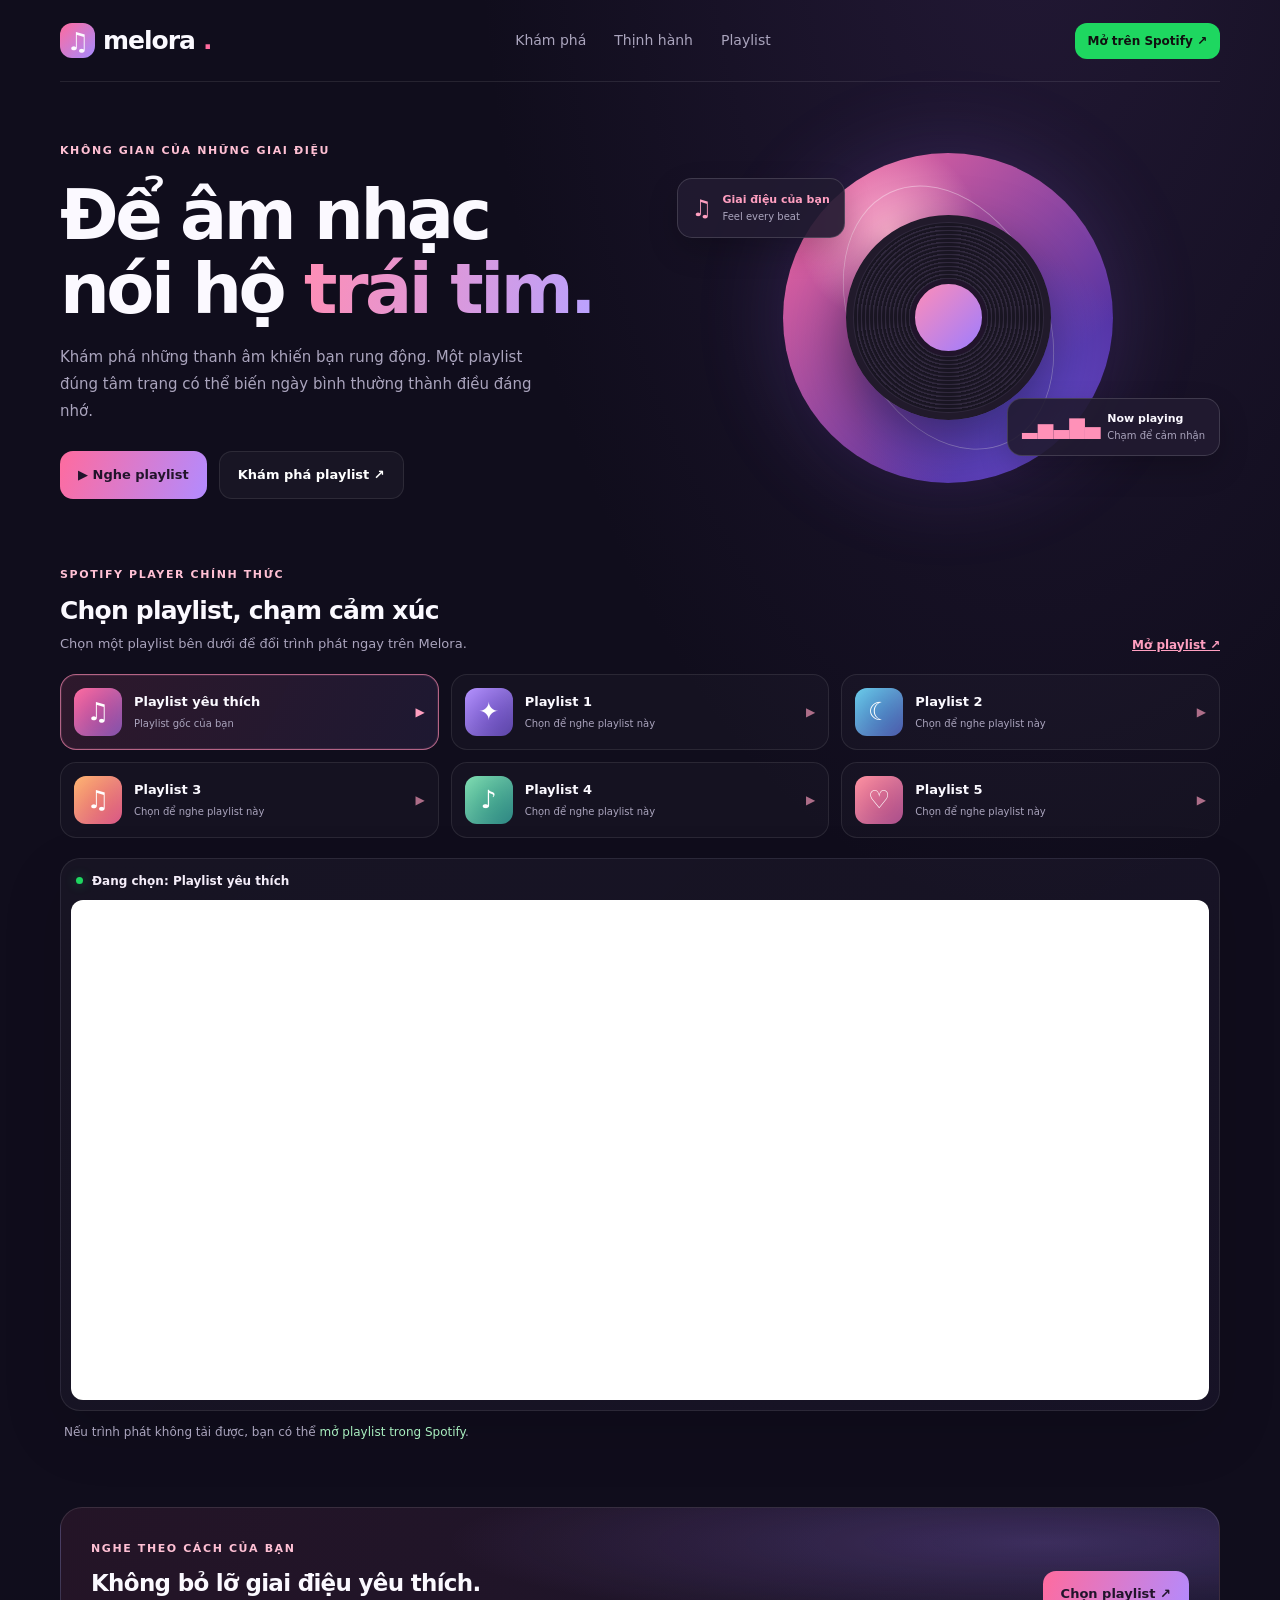
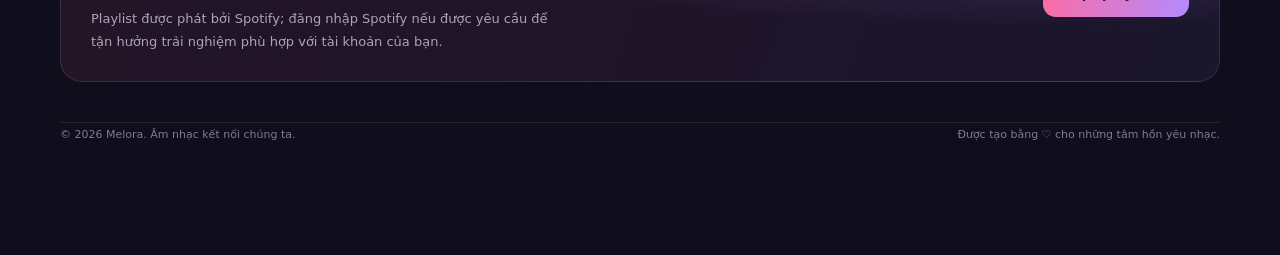
==== commit 0a32ec17: "Rename website brand from Melo to Melora" ====
--- a/index.html
+++ b/index.html
@@ -4,17 +4,17 @@
 <meta charset="utf-8">
 <meta name="viewport" content="width=device-width,initial-scale=1">
 <meta name="theme-color" content="#100d1c">
-<meta name="description" content="Melo — khám phá những giai điệu dành cho cảm xúc của bạn.">
-<title>Melo — Chạm vào cảm xúc</title>
+<meta name="description" content="Melora — khám phá những giai điệu dành cho cảm xúc của bạn.">
+<title>Melora — Chạm vào cảm xúc</title>
 <link rel="stylesheet" href="style.css">
 </head>
 <body>
 <div class="shell">
-<header class="topbar"><a class="brand" href="#home"><span class="brand-icon">♫</span> melo<span class="pink">.</span></a><nav><a href="#home">Khám phá</a><a href="#music">Thịnh hành</a><a href="#playlist">Playlist</a></nav><a class="spotify-top-link" href="https://open.spotify.com/playlist/37i9dQZEVXbLdGSmz6xilI" target="_blank" rel="noopener noreferrer">Mở trên Spotify ↗</a></header>
+<header class="topbar"><a class="brand" href="#home"><span class="brand-icon">♫</span> melora<span class="pink">.</span></a><nav><a href="#home">Khám phá</a><a href="#music">Thịnh hành</a><a href="#playlist">Playlist</a></nav><a class="spotify-top-link" href="https://open.spotify.com/playlist/37i9dQZEVXbLdGSmz6xilI" target="_blank" rel="noopener noreferrer">Mở trên Spotify ↗</a></header>
 <main>
 <section class="hero" id="home"><div class="hero-copy"><span class="eyebrow">KHÔNG GIAN CỦA NHỮNG GIAI ĐIỆU</span><h1>Để âm nhạc<br>nói hộ <span class="gradient">trái tim.</span></h1><p>Khám phá những thanh âm khiến bạn rung động. Một playlist đúng tâm trạng có thể biến ngày bình thường thành điều đáng nhớ.</p><div class="actions"><a class="primary" href="#music">▶ Nghe playlist</a><a class="secondary" href="#music">Khám phá playlist ↗</a></div></div><div class="art"><div class="orb"></div><div class="vinyl"></div><div class="float float-a">♫ <span><b>Giai điệu của bạn</b><small>Feel every beat</small></span></div><div class="float float-b"><span class="bars">▂ ▅ ▃ ▇ ▄</span><span><b>Now playing</b><small>Chạm để cảm nhận</small></span></div></div></section>
 <section id="music" class="spotify-section">
-  <div class="section-title"><div><span class="eyebrow">SPOTIFY PLAYER CHÍNH THỨC</span><h2>Chọn playlist, chạm cảm xúc</h2><p>Chọn một playlist bên dưới để đổi trình phát ngay trên Melo.</p></div><a class="text-button spotify-open" id="spotify-open" href="https://open.spotify.com/playlist/37i9dQZEVXbLdGSmz6xilI" target="_blank" rel="noopener noreferrer">Mở playlist ↗</a></div>
+  <div class="section-title"><div><span class="eyebrow">SPOTIFY PLAYER CHÍNH THỨC</span><h2>Chọn playlist, chạm cảm xúc</h2><p>Chọn một playlist bên dưới để đổi trình phát ngay trên Melora.</p></div><a class="text-button spotify-open" id="spotify-open" href="https://open.spotify.com/playlist/37i9dQZEVXbLdGSmz6xilI" target="_blank" rel="noopener noreferrer">Mở playlist ↗</a></div>
   <div class="playlist-picker" role="list" aria-label="Chọn playlist">
     <button class="playlist-card active" type="button" role="listitem" data-playlist-id="37i9dQZEVXbLdGSmz6xilI" data-title="Playlist yêu thích" aria-pressed="true"><span class="playlist-art art-pink">♫</span><span class="playlist-card-copy"><strong>Playlist yêu thích</strong><small>Playlist gốc của bạn</small></span><span class="card-arrow">▶</span></button>
     <button class="playlist-card" type="button" role="listitem" data-playlist-id="37i9dQZF1E39GVGAZZqPOR" data-title="Playlist 1" aria-pressed="false"><span class="playlist-art art-violet">✦</span><span class="playlist-card-copy"><strong>Playlist 1</strong><small>Chọn để nghe playlist này</small></span><span class="card-arrow">▶</span></button>
@@ -30,7 +30,7 @@
   <p class="spotify-note">Nếu trình phát không tải được, bạn có thể <a id="spotify-fallback-link" href="https://open.spotify.com/playlist/37i9dQZEVXbLdGSmz6xilI" target="_blank" rel="noopener noreferrer">mở playlist trong Spotify</a>.</p>
 </section>
 <section id="playlist"><div class="banner"><div><span class="eyebrow">NGHE THEO CÁCH CỦA BẠN</span><h2>Không bỏ lỡ giai điệu yêu thích.</h2><p>Playlist được phát bởi Spotify; đăng nhập Spotify nếu được yêu cầu để tận hưởng trải nghiệm phù hợp với tài khoản của bạn.</p></div><a class="primary" href="#music">Chọn playlist ↗</a></div></section>
-</main><footer><span>© 2026 Melo. Âm nhạc kết nối chúng ta.</span><span>Được tạo bằng ♡ cho những tâm hồn yêu nhạc.</span></footer>
+</main><footer><span>© 2026 Melora. Âm nhạc kết nối chúng ta.</span><span>Được tạo bằng ♡ cho những tâm hồn yêu nhạc.</span></footer>
 </div>
 <div id="toast" class="toast" role="status"></div><script src="app.js"></script>
 </body></html>
--- a/style.css
+++ b/style.css
@@ -6,3 +6,16 @@
 .spotify-top-link{display:inline-flex;align-items:center;justify-content:center;padding:9px 13px;border-radius:12px;background:#1ed760;color:#101010;text-decoration:none;font-size:12px;font-weight:800;white-space:nowrap}.spotify-top-link:hover{filter:brightness(1.08)}
 .spotify-section{padding:22px 0 42px}.spotify-section .section-title{align-items:end}.spotify-section .section-title h2{margin-top:7px}.spotify-frame-wrap{padding:10px;border:1px solid var(--line);border-radius:20px;background:linear-gradient(135deg,#ffffff08,#a58bff0c);box-shadow:0 22px 60px #0002;overflow:hidden}.spotify-frame-wrap iframe{display:block;width:100%;height:500px;border:0;border-radius:12px;background:#121212}.spotify-note{color:var(--muted);font-size:12px;margin:12px 4px}.spotify-note a{color:#a9efc0;text-decoration:none}.spotify-note a:hover{text-decoration:underline}
 @media(max-width:580px){.spotify-top-link{font-size:11px;padding:8px 10px}.spotify-section{padding-top:12px}.spotify-frame-wrap{padding:5px;border-radius:15px}.spotify-frame-wrap iframe{height:500px}.spotify-section .section-title{align-items:flex-start;flex-direction:column;gap:10px}}
+
+
+/* Playlist selector cards */
+.playlist-picker{display:grid;grid-template-columns:repeat(3,minmax(0,1fr));gap:12px;margin:0 0 20px}
+.playlist-card{display:flex;align-items:center;gap:12px;min-width:0;text-align:left;padding:13px;border-radius:16px;border:1px solid var(--line);background:#ffffff06;color:var(--text);transition:transform .2s,border-color .2s,background .2s}
+.playlist-card:hover{transform:translateY(-2px);border-color:#ffffff45;background:#ffffff0b}
+.playlist-card.active{border-color:#ff8db5a6;background:linear-gradient(115deg,#ff6b9e20,#a58bff18);box-shadow:inset 0 0 0 1px #ff8db51a}
+.playlist-art{display:grid;place-items:center;flex:0 0 48px;width:48px;height:48px;border-radius:12px;font-size:25px;font-weight:800;color:#fff;box-shadow:inset 0 0 22px #ffffff17}
+.art-pink{background:linear-gradient(135deg,#ff639b,#7a48a7)}.art-violet{background:linear-gradient(135deg,#b08cff,#5139a2)}.art-blue{background:linear-gradient(135deg,#61c9e9,#4250a6)}.art-orange{background:linear-gradient(135deg,#ffb16a,#d74d7f)}.art-green{background:linear-gradient(135deg,#79dbad,#217f7c)}.art-rose{background:linear-gradient(135deg,#ff8c9c,#a44485)}
+.playlist-card-copy{display:block;min-width:0;flex:1}.playlist-card-copy strong,.playlist-card-copy small{display:block;overflow:hidden;text-overflow:ellipsis;white-space:nowrap}.playlist-card-copy strong{font-size:13px}.playlist-card-copy small{margin-top:4px;color:var(--muted);font-size:10px}.card-arrow{font-size:12px;color:#ff9fc0;opacity:.65}.playlist-card.active .card-arrow{opacity:1}
+.player-heading{display:flex;align-items:center;gap:9px;padding:3px 5px 10px;color:#f4edf9;font-size:12px;font-weight:700}.playing-dot{width:7px;height:7px;border-radius:50%;background:#1ed760;box-shadow:0 0 12px #1ed76070}
+@media(max-width:850px){.playlist-picker{grid-template-columns:repeat(2,minmax(0,1fr))}}
+@media(max-width:580px){.playlist-picker{grid-template-columns:1fr;gap:9px}.playlist-card{padding:10px}.playlist-art{width:43px;height:43px;flex-basis:43px}.playlist-card-copy small{font-size:10px}.spotify-frame-wrap iframe{height:500px}}
